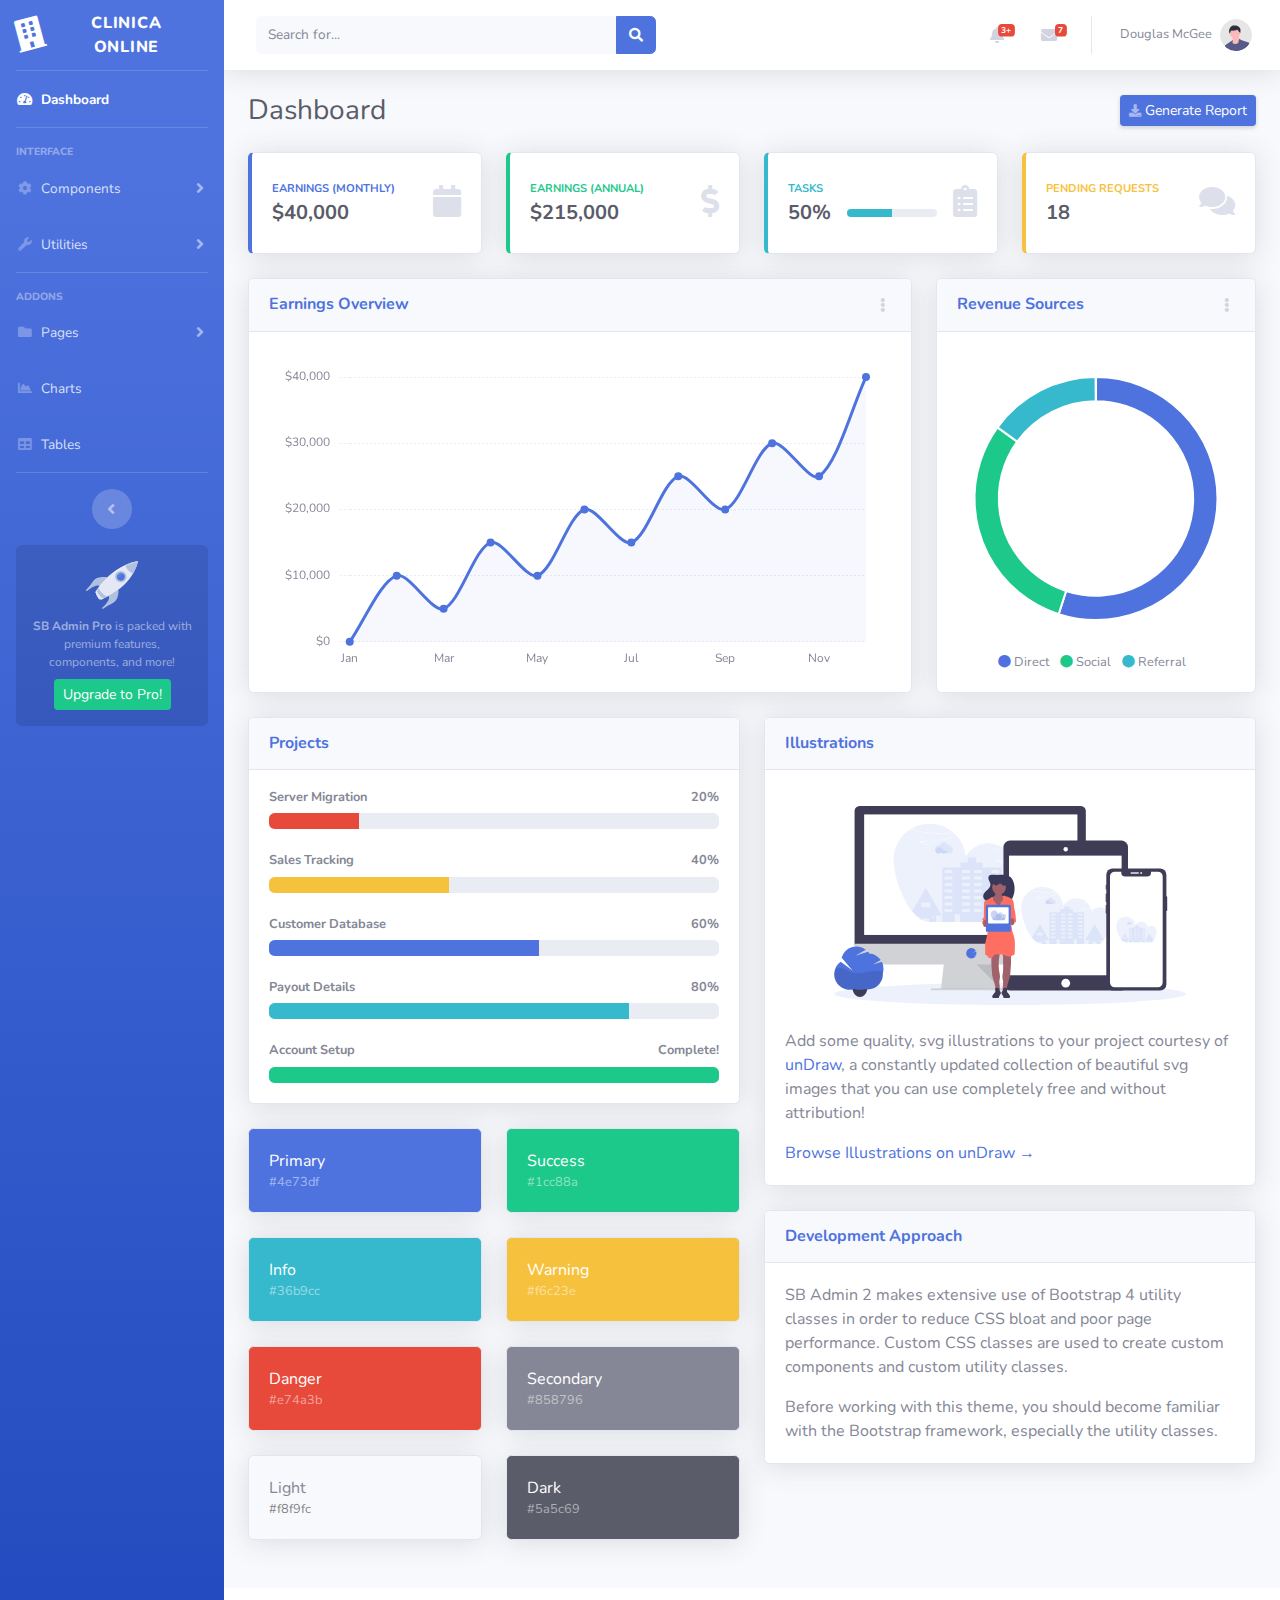
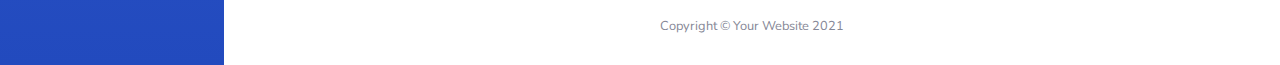
==== index.html @ a2720667 "Primer Commit" ====
<!DOCTYPE html>
<html lang="en">

<head>

    <meta charset="utf-8">
    <meta http-equiv="X-UA-Compatible" content="IE=edge">
    <meta name="viewport" content="width=device-width, initial-scale=1, shrink-to-fit=no">
    <meta name="description" content="">
    <meta name="author" content="">

    <title>SB Admin 2 - Dashboard</title>

    <!-- Custom fonts for this template-->
    <link href="vendor/fontawesome-free/css/all.min.css" rel="stylesheet" type="text/css">
    <link
        href="https://fonts.googleapis.com/css?family=Nunito:200,200i,300,300i,400,400i,600,600i,700,700i,800,800i,900,900i"
        rel="stylesheet">

    <!-- Custom styles for this template-->
    <link href="css/sb-admin-2.min.css" rel="stylesheet">

</head>

<body id="page-top">

    <!-- Page Wrapper -->
    <div id="wrapper">

        <!-- Sidebar -->
        <ul class="navbar-nav bg-gradient-primary sidebar sidebar-dark accordion" id="accordionSidebar">

            <!-- Sidebar - Brand -->
            <a class="sidebar-brand d-flex align-items-center justify-content-center" href="index.html">
                <div class="sidebar-brand-icon rotate-n-15">
                    <i class="fas fa-building"></i>
                </div>
                <div class="sidebar-brand-text mx-3">Clinica Online </div>
            </a>

            <!-- Divider -->
            <hr class="sidebar-divider my-0">

            <!-- Nav Item - Dashboard -->
            <li class="nav-item active">
                <a class="nav-link" href="index.html">
                    <i class="fas fa-fw fa-tachometer-alt"></i>
                    <span>Dashboard</span></a>
            </li>

            <!-- Divider -->
            <hr class="sidebar-divider">

            <!-- Heading -->
            <div class="sidebar-heading">
                Interface
            </div>

            <!-- Nav Item - Pages Collapse Menu -->
            <li class="nav-item">
                <a class="nav-link collapsed" href="#" data-toggle="collapse" data-target="#collapseTwo"
                    aria-expanded="true" aria-controls="collapseTwo">
                    <i class="fas fa-fw fa-cog"></i>
                    <span>Components</span>
                </a>
                <div id="collapseTwo" class="collapse" aria-labelledby="headingTwo" data-parent="#accordionSidebar">
                    <div class="bg-white py-2 collapse-inner rounded">
                        <h6 class="collapse-header">Custom Components:</h6>
                        <a class="collapse-item" href="buttons.html">Buttons</a>
                        <a class="collapse-item" href="cards.html">Cards</a>
                    </div>
                </div>
            </li>

            <!-- Nav Item - Utilities Collapse Menu -->
            <li class="nav-item">
                <a class="nav-link collapsed" href="#" data-toggle="collapse" data-target="#collapseUtilities"
                    aria-expanded="true" aria-controls="collapseUtilities">
                    <i class="fas fa-fw fa-wrench"></i>
                    <span>Utilities</span>
                </a>
                <div id="collapseUtilities" class="collapse" aria-labelledby="headingUtilities"
                    data-parent="#accordionSidebar">
                    <div class="bg-white py-2 collapse-inner rounded">
                        <h6 class="collapse-header">Custom Utilities:</h6>
                        <a class="collapse-item" href="utilities-color.html">Colors</a>
                        <a class="collapse-item" href="utilities-border.html">Borders</a>
                        <a class="collapse-item" href="utilities-animation.html">Animations</a>
                        <a class="collapse-item" href="utilities-other.html">Other</a>
                    </div>
                </div>
            </li>

            <!-- Divider -->
            <hr class="sidebar-divider">

            <!-- Heading -->
            <div class="sidebar-heading">
                Addons
            </div>

            <!-- Nav Item - Pages Collapse Menu -->
            <li class="nav-item">
                <a class="nav-link collapsed" href="#" data-toggle="collapse" data-target="#collapsePages"
                    aria-expanded="true" aria-controls="collapsePages">
                    <i class="fas fa-fw fa-folder"></i>
                    <span>Pages</span>
                </a>
                <div id="collapsePages" class="collapse" aria-labelledby="headingPages" data-parent="#accordionSidebar">
                    <div class="bg-white py-2 collapse-inner rounded">
                        <h6 class="collapse-header">Login Screens:</h6>
                        <a class="collapse-item" href="login.html">Login</a>
                        <a class="collapse-item" href="register.html">Register</a>
                        <a class="collapse-item" href="forgot-password.html">Forgot Password</a>
                        <div class="collapse-divider"></div>
                        <h6 class="collapse-header">Other Pages:</h6>
                        <a class="collapse-item" href="404.html">404 Page</a>
                        <a class="collapse-item" href="blank.html">Blank Page</a>
                    </div>
                </div>
            </li>

            <!-- Nav Item - Charts -->
            <li class="nav-item">
                <a class="nav-link" href="charts.html">
                    <i class="fas fa-fw fa-chart-area"></i>
                    <span>Charts</span></a>
            </li>

            <!-- Nav Item - Tables -->
            <li class="nav-item">
                <a class="nav-link" href="tables.html">
                    <i class="fas fa-fw fa-table"></i>
                    <span>Tables</span></a>
            </li>

            <!-- Divider -->
            <hr class="sidebar-divider d-none d-md-block">

            <!-- Sidebar Toggler (Sidebar) -->
            <div class="text-center d-none d-md-inline">
                <button class="rounded-circle border-0" id="sidebarToggle"></button>
            </div>

            <!-- Sidebar Message -->
            <div class="sidebar-card d-none d-lg-flex">
                <img class="sidebar-card-illustration mb-2" src="img/undraw_rocket.svg" alt="...">
                <p class="text-center mb-2"><strong>SB Admin Pro</strong> is packed with premium features, components, and more!</p>
                <a class="btn btn-success btn-sm" href="https://startbootstrap.com/theme/sb-admin-pro">Upgrade to Pro!</a>
            </div>

        </ul>
        <!-- End of Sidebar -->

        <!-- Content Wrapper -->
        <div id="content-wrapper" class="d-flex flex-column">

            <!-- Main Content -->
            <div id="content">

                <!-- Topbar -->
                <nav class="navbar navbar-expand navbar-light bg-white topbar mb-4 static-top shadow">

                    <!-- Sidebar Toggle (Topbar) -->
                    <button id="sidebarToggleTop" class="btn btn-link d-md-none rounded-circle mr-3">
                        <i class="fa fa-bars"></i>
                    </button>

                    <!-- Topbar Search -->
                    <form
                        class="d-none d-sm-inline-block form-inline mr-auto ml-md-3 my-2 my-md-0 mw-100 navbar-search">
                        <div class="input-group">
                            <input type="text" class="form-control bg-light border-0 small" placeholder="Search for..."
                                aria-label="Search" aria-describedby="basic-addon2">
                            <div class="input-group-append">
                                <button class="btn btn-primary" type="button">
                                    <i class="fas fa-search fa-sm"></i>
                                </button>
                            </div>
                        </div>
                    </form>

                    <!-- Topbar Navbar -->
                    <ul class="navbar-nav ml-auto">

                        <!-- Nav Item - Search Dropdown (Visible Only XS) -->
                        <li class="nav-item dropdown no-arrow d-sm-none">
                            <a class="nav-link dropdown-toggle" href="#" id="searchDropdown" role="button"
                                data-toggle="dropdown" aria-haspopup="true" aria-expanded="false">
                                <i class="fas fa-search fa-fw"></i>
                            </a>
                            <!-- Dropdown - Messages -->
                            <div class="dropdown-menu dropdown-menu-right p-3 shadow animated--grow-in"
                                aria-labelledby="searchDropdown">
                                <form class="form-inline mr-auto w-100 navbar-search">
                                    <div class="input-group">
                                        <input type="text" class="form-control bg-light border-0 small"
                                            placeholder="Search for..." aria-label="Search"
                                            aria-describedby="basic-addon2">
                                        <div class="input-group-append">
                                            <button class="btn btn-primary" type="button">
                                                <i class="fas fa-search fa-sm"></i>
                                            </button>
                                        </div>
                                    </div>
                                </form>
                            </div>
                        </li>

                        <!-- Nav Item - Alerts -->
                        <li class="nav-item dropdown no-arrow mx-1">
                            <a class="nav-link dropdown-toggle" href="#" id="alertsDropdown" role="button"
                                data-toggle="dropdown" aria-haspopup="true" aria-expanded="false">
                                <i class="fas fa-bell fa-fw"></i>
                                <!-- Counter - Alerts -->
                                <span class="badge badge-danger badge-counter">3+</span>
                            </a>
                            <!-- Dropdown - Alerts -->
                            <div class="dropdown-list dropdown-menu dropdown-menu-right shadow animated--grow-in"
                                aria-labelledby="alertsDropdown">
                                <h6 class="dropdown-header">
                                    Alerts Center
                                </h6>
                                <a class="dropdown-item d-flex align-items-center" href="#">
                                    <div class="mr-3">
                                        <div class="icon-circle bg-primary">
                                            <i class="fas fa-file-alt text-white"></i>
                                        </div>
                                    </div>
                                    <div>
                                        <div class="small text-gray-500">December 12, 2019</div>
                                        <span class="font-weight-bold">A new monthly report is ready to download!</span>
                                    </div>
                                </a>
                                <a class="dropdown-item d-flex align-items-center" href="#">
                                    <div class="mr-3">
                                        <div class="icon-circle bg-success">
                                            <i class="fas fa-donate text-white"></i>
                                        </div>
                                    </div>
                                    <div>
                                        <div class="small text-gray-500">December 7, 2019</div>
                                        $290.29 has been deposited into your account!
                                    </div>
                                </a>
                                <a class="dropdown-item d-flex align-items-center" href="#">
                                    <div class="mr-3">
                                        <div class="icon-circle bg-warning">
                                            <i class="fas fa-exclamation-triangle text-white"></i>
                                        </div>
                                    </div>
                                    <div>
                                        <div class="small text-gray-500">December 2, 2019</div>
                                        Spending Alert: We've noticed unusually high spending for your account.
                                    </div>
                                </a>
                                <a class="dropdown-item text-center small text-gray-500" href="#">Show All Alerts</a>
                            </div>
                        </li>

                        <!-- Nav Item - Messages -->
                        <li class="nav-item dropdown no-arrow mx-1">
                            <a class="nav-link dropdown-toggle" href="#" id="messagesDropdown" role="button"
                                data-toggle="dropdown" aria-haspopup="true" aria-expanded="false">
                                <i class="fas fa-envelope fa-fw"></i>
                                <!-- Counter - Messages -->
                                <span class="badge badge-danger badge-counter">7</span>
                            </a>
                            <!-- Dropdown - Messages -->
                            <div class="dropdown-list dropdown-menu dropdown-menu-right shadow animated--grow-in"
                                aria-labelledby="messagesDropdown">
                                <h6 class="dropdown-header">
                                    Message Center
                                </h6>
                                <a class="dropdown-item d-flex align-items-center" href="#">
                                    <div class="dropdown-list-image mr-3">
                                        <img class="rounded-circle" src="img/undraw_profile_1.svg"
                                            alt="...">
                                        <div class="status-indicator bg-success"></div>
                                    </div>
                                    <div class="font-weight-bold">
                                        <div class="text-truncate">Hi there! I am wondering if you can help me with a
                                            problem I've been having.</div>
                                        <div class="small text-gray-500">Emily Fowler · 58m</div>
                                    </div>
                                </a>
                                <a class="dropdown-item d-flex align-items-center" href="#">
                                    <div class="dropdown-list-image mr-3">
                                        <img class="rounded-circle" src="img/undraw_profile_2.svg"
                                            alt="...">
                                        <div class="status-indicator"></div>
                                    </div>
                                    <div>
                                        <div class="text-truncate">I have the photos that you ordered last month, how
                                            would you like them sent to you?</div>
                                        <div class="small text-gray-500">Jae Chun · 1d</div>
                                    </div>
                                </a>
                                <a class="dropdown-item d-flex align-items-center" href="#">
                                    <div class="dropdown-list-image mr-3">
                                        <img class="rounded-circle" src="img/undraw_profile_3.svg"
                                            alt="...">
                                        <div class="status-indicator bg-warning"></div>
                                    </div>
                                    <div>
                                        <div class="text-truncate">Last month's report looks great, I am very happy with
                                            the progress so far, keep up the good work!</div>
                                        <div class="small text-gray-500">Morgan Alvarez · 2d</div>
                                    </div>
                                </a>
                                <a class="dropdown-item d-flex align-items-center" href="#">
                                    <div class="dropdown-list-image mr-3">
                                        <img class="rounded-circle" src="https://source.unsplash.com/Mv9hjnEUHR4/60x60"
                                            alt="...">
                                        <div class="status-indicator bg-success"></div>
                                    </div>
                                    <div>
                                        <div class="text-truncate">Am I a good boy? The reason I ask is because someone
                                            told me that people say this to all dogs, even if they aren't good...</div>
                                        <div class="small text-gray-500">Chicken the Dog · 2w</div>
                                    </div>
                                </a>
                                <a class="dropdown-item text-center small text-gray-500" href="#">Read More Messages</a>
                            </div>
                        </li>

                        <div class="topbar-divider d-none d-sm-block"></div>

                        <!-- Nav Item - User Information -->
                        <li class="nav-item dropdown no-arrow">
                            <a class="nav-link dropdown-toggle" href="#" id="userDropdown" role="button"
                                data-toggle="dropdown" aria-haspopup="true" aria-expanded="false">
                                <span class="mr-2 d-none d-lg-inline text-gray-600 small">Douglas McGee</span>
                                <img class="img-profile rounded-circle"
                                    src="img/undraw_profile.svg">
                            </a>
                            <!-- Dropdown - User Information -->
                            <div class="dropdown-menu dropdown-menu-right shadow animated--grow-in"
                                aria-labelledby="userDropdown">
                                <a class="dropdown-item" href="#">
                                    <i class="fas fa-user fa-sm fa-fw mr-2 text-gray-400"></i>
                                    Profile
                                </a>
                                <a class="dropdown-item" href="#">
                                    <i class="fas fa-cogs fa-sm fa-fw mr-2 text-gray-400"></i>
                                    Settings
                                </a>
                                <a class="dropdown-item" href="#">
                                    <i class="fas fa-list fa-sm fa-fw mr-2 text-gray-400"></i>
                                    Activity Log
                                </a>
                                <div class="dropdown-divider"></div>
                                <a class="dropdown-item" href="#" data-toggle="modal" data-target="#logoutModal">
                                    <i class="fas fa-sign-out-alt fa-sm fa-fw mr-2 text-gray-400"></i>
                                    Logout
                                </a>
                            </div>
                        </li>

                    </ul>

                </nav>
                <!-- End of Topbar -->

                <!-- Begin Page Content -->
                <div class="container-fluid">

                    <!-- Page Heading -->
                    <div class="d-sm-flex align-items-center justify-content-between mb-4">
                        <h1 class="h3 mb-0 text-gray-800">Dashboard</h1>
                        <a href="#" class="d-none d-sm-inline-block btn btn-sm btn-primary shadow-sm"><i
                                class="fas fa-download fa-sm text-white-50"></i> Generate Report</a>
                    </div>

                    <!-- Content Row -->
                    <div class="row">

                        <!-- Earnings (Monthly) Card Example -->
                        <div class="col-xl-3 col-md-6 mb-4">
                            <div class="card border-left-primary shadow h-100 py-2">
                                <div class="card-body">
                                    <div class="row no-gutters align-items-center">
                                        <div class="col mr-2">
                                            <div class="text-xs font-weight-bold text-primary text-uppercase mb-1">
                                                Earnings (Monthly)</div>
                                            <div class="h5 mb-0 font-weight-bold text-gray-800">$40,000</div>
                                        </div>
                                        <div class="col-auto">
                                            <i class="fas fa-calendar fa-2x text-gray-300"></i>
                                        </div>
                                    </div>
                                </div>
                            </div>
                        </div>

                        <!-- Earnings (Monthly) Card Example -->
                        <div class="col-xl-3 col-md-6 mb-4">
                            <div class="card border-left-success shadow h-100 py-2">
                                <div class="card-body">
                                    <div class="row no-gutters align-items-center">
                                        <div class="col mr-2">
                                            <div class="text-xs font-weight-bold text-success text-uppercase mb-1">
                                                Earnings (Annual)</div>
                                            <div class="h5 mb-0 font-weight-bold text-gray-800">$215,000</div>
                                        </div>
                                        <div class="col-auto">
                                            <i class="fas fa-dollar-sign fa-2x text-gray-300"></i>
                                        </div>
                                    </div>
                                </div>
                            </div>
                        </div>

                        <!-- Earnings (Monthly) Card Example -->
                        <div class="col-xl-3 col-md-6 mb-4">
                            <div class="card border-left-info shadow h-100 py-2">
                                <div class="card-body">
                                    <div class="row no-gutters align-items-center">
                                        <div class="col mr-2">
                                            <div class="text-xs font-weight-bold text-info text-uppercase mb-1">Tasks
                                            </div>
                                            <div class="row no-gutters align-items-center">
                                                <div class="col-auto">
                                                    <div class="h5 mb-0 mr-3 font-weight-bold text-gray-800">50%</div>
                                                </div>
                                                <div class="col">
                                                    <div class="progress progress-sm mr-2">
                                                        <div class="progress-bar bg-info" role="progressbar"
                                                            style="width: 50%" aria-valuenow="50" aria-valuemin="0"
                                                            aria-valuemax="100"></div>
                                                    </div>
                                                </div>
                                            </div>
                                        </div>
                                        <div class="col-auto">
                                            <i class="fas fa-clipboard-list fa-2x text-gray-300"></i>
                                        </div>
                                    </div>
                                </div>
                            </div>
                        </div>

                        <!-- Pending Requests Card Example -->
                        <div class="col-xl-3 col-md-6 mb-4">
                            <div class="card border-left-warning shadow h-100 py-2">
                                <div class="card-body">
                                    <div class="row no-gutters align-items-center">
                                        <div class="col mr-2">
                                            <div class="text-xs font-weight-bold text-warning text-uppercase mb-1">
                                                Pending Requests</div>
                                            <div class="h5 mb-0 font-weight-bold text-gray-800">18</div>
                                        </div>
                                        <div class="col-auto">
                                            <i class="fas fa-comments fa-2x text-gray-300"></i>
                                        </div>
                                    </div>
                                </div>
                            </div>
                        </div>
                    </div>

                    <!-- Content Row -->

                    <div class="row">

                        <!-- Area Chart -->
                        <div class="col-xl-8 col-lg-7">
                            <div class="card shadow mb-4">
                                <!-- Card Header - Dropdown -->
                                <div
                                    class="card-header py-3 d-flex flex-row align-items-center justify-content-between">
                                    <h6 class="m-0 font-weight-bold text-primary">Earnings Overview</h6>
                                    <div class="dropdown no-arrow">
                                        <a class="dropdown-toggle" href="#" role="button" id="dropdownMenuLink"
                                            data-toggle="dropdown" aria-haspopup="true" aria-expanded="false">
                                            <i class="fas fa-ellipsis-v fa-sm fa-fw text-gray-400"></i>
                                        </a>
                                        <div class="dropdown-menu dropdown-menu-right shadow animated--fade-in"
                                            aria-labelledby="dropdownMenuLink">
                                            <div class="dropdown-header">Dropdown Header:</div>
                                            <a class="dropdown-item" href="#">Action</a>
                                            <a class="dropdown-item" href="#">Another action</a>
                                            <div class="dropdown-divider"></div>
                                            <a class="dropdown-item" href="#">Something else here</a>
                                        </div>
                                    </div>
                                </div>
                                <!-- Card Body -->
                                <div class="card-body">
                                    <div class="chart-area">
                                        <canvas id="myAreaChart"></canvas>
                                    </div>
                                </div>
                            </div>
                        </div>

                        <!-- Pie Chart -->
                        <div class="col-xl-4 col-lg-5">
                            <div class="card shadow mb-4">
                                <!-- Card Header - Dropdown -->
                                <div
                                    class="card-header py-3 d-flex flex-row align-items-center justify-content-between">
                                    <h6 class="m-0 font-weight-bold text-primary">Revenue Sources</h6>
                                    <div class="dropdown no-arrow">
                                        <a class="dropdown-toggle" href="#" role="button" id="dropdownMenuLink"
                                            data-toggle="dropdown" aria-haspopup="true" aria-expanded="false">
                                            <i class="fas fa-ellipsis-v fa-sm fa-fw text-gray-400"></i>
                                        </a>
                                        <div class="dropdown-menu dropdown-menu-right shadow animated--fade-in"
                                            aria-labelledby="dropdownMenuLink">
                                            <div class="dropdown-header">Dropdown Header:</div>
                                            <a class="dropdown-item" href="#">Action</a>
                                            <a class="dropdown-item" href="#">Another action</a>
                                            <div class="dropdown-divider"></div>
                                            <a class="dropdown-item" href="#">Something else here</a>
                                        </div>
                                    </div>
                                </div>
                                <!-- Card Body -->
                                <div class="card-body">
                                    <div class="chart-pie pt-4 pb-2">
                                        <canvas id="myPieChart"></canvas>
                                    </div>
                                    <div class="mt-4 text-center small">
                                        <span class="mr-2">
                                            <i class="fas fa-circle text-primary"></i> Direct
                                        </span>
                                        <span class="mr-2">
                                            <i class="fas fa-circle text-success"></i> Social
                                        </span>
                                        <span class="mr-2">
                                            <i class="fas fa-circle text-info"></i> Referral
                                        </span>
                                    </div>
                                </div>
                            </div>
                        </div>
                    </div>

                    <!-- Content Row -->
                    <div class="row">

                        <!-- Content Column -->
                        <div class="col-lg-6 mb-4">

                            <!-- Project Card Example -->
                            <div class="card shadow mb-4">
                                <div class="card-header py-3">
                                    <h6 class="m-0 font-weight-bold text-primary">Projects</h6>
                                </div>
                                <div class="card-body">
                                    <h4 class="small font-weight-bold">Server Migration <span
                                            class="float-right">20%</span></h4>
                                    <div class="progress mb-4">
                                        <div class="progress-bar bg-danger" role="progressbar" style="width: 20%"
                                            aria-valuenow="20" aria-valuemin="0" aria-valuemax="100"></div>
                                    </div>
                                    <h4 class="small font-weight-bold">Sales Tracking <span
                                            class="float-right">40%</span></h4>
                                    <div class="progress mb-4">
                                        <div class="progress-bar bg-warning" role="progressbar" style="width: 40%"
                                            aria-valuenow="40" aria-valuemin="0" aria-valuemax="100"></div>
                                    </div>
                                    <h4 class="small font-weight-bold">Customer Database <span
                                            class="float-right">60%</span></h4>
                                    <div class="progress mb-4">
                                        <div class="progress-bar" role="progressbar" style="width: 60%"
                                            aria-valuenow="60" aria-valuemin="0" aria-valuemax="100"></div>
                                    </div>
                                    <h4 class="small font-weight-bold">Payout Details <span
                                            class="float-right">80%</span></h4>
                                    <div class="progress mb-4">
                                        <div class="progress-bar bg-info" role="progressbar" style="width: 80%"
                                            aria-valuenow="80" aria-valuemin="0" aria-valuemax="100"></div>
                                    </div>
                                    <h4 class="small font-weight-bold">Account Setup <span
                                            class="float-right">Complete!</span></h4>
                                    <div class="progress">
                                        <div class="progress-bar bg-success" role="progressbar" style="width: 100%"
                                            aria-valuenow="100" aria-valuemin="0" aria-valuemax="100"></div>
                                    </div>
                                </div>
                            </div>

                            <!-- Color System -->
                            <div class="row">
                                <div class="col-lg-6 mb-4">
                                    <div class="card bg-primary text-white shadow">
                                        <div class="card-body">
                                            Primary
                                            <div class="text-white-50 small">#4e73df</div>
                                        </div>
                                    </div>
                                </div>
                                <div class="col-lg-6 mb-4">
                                    <div class="card bg-success text-white shadow">
                                        <div class="card-body">
                                            Success
                                            <div class="text-white-50 small">#1cc88a</div>
                                        </div>
                                    </div>
                                </div>
                                <div class="col-lg-6 mb-4">
                                    <div class="card bg-info text-white shadow">
                                        <div class="card-body">
                                            Info
                                            <div class="text-white-50 small">#36b9cc</div>
                                        </div>
                                    </div>
                                </div>
                                <div class="col-lg-6 mb-4">
                                    <div class="card bg-warning text-white shadow">
                                        <div class="card-body">
                                            Warning
                                            <div class="text-white-50 small">#f6c23e</div>
                                        </div>
                                    </div>
                                </div>
                                <div class="col-lg-6 mb-4">
                                    <div class="card bg-danger text-white shadow">
                                        <div class="card-body">
                                            Danger
                                            <div class="text-white-50 small">#e74a3b</div>
                                        </div>
                                    </div>
                                </div>
                                <div class="col-lg-6 mb-4">
                                    <div class="card bg-secondary text-white shadow">
                                        <div class="card-body">
                                            Secondary
                                            <div class="text-white-50 small">#858796</div>
                                        </div>
                                    </div>
                                </div>
                                <div class="col-lg-6 mb-4">
                                    <div class="card bg-light text-black shadow">
                                        <div class="card-body">
                                            Light
                                            <div class="text-black-50 small">#f8f9fc</div>
                                        </div>
                                    </div>
                                </div>
                                <div class="col-lg-6 mb-4">
                                    <div class="card bg-dark text-white shadow">
                                        <div class="card-body">
                                            Dark
                                            <div class="text-white-50 small">#5a5c69</div>
                                        </div>
                                    </div>
                                </div>
                            </div>

                        </div>

                        <div class="col-lg-6 mb-4">

                            <!-- Illustrations -->
                            <div class="card shadow mb-4">
                                <div class="card-header py-3">
                                    <h6 class="m-0 font-weight-bold text-primary">Illustrations</h6>
                                </div>
                                <div class="card-body">
                                    <div class="text-center">
                                        <img class="img-fluid px-3 px-sm-4 mt-3 mb-4" style="width: 25rem;"
                                            src="img/undraw_posting_photo.svg" alt="...">
                                    </div>
                                    <p>Add some quality, svg illustrations to your project courtesy of <a
                                            target="_blank" rel="nofollow" href="https://undraw.co/">unDraw</a>, a
                                        constantly updated collection of beautiful svg images that you can use
                                        completely free and without attribution!</p>
                                    <a target="_blank" rel="nofollow" href="https://undraw.co/">Browse Illustrations on
                                        unDraw &rarr;</a>
                                </div>
                            </div>

                            <!-- Approach -->
                            <div class="card shadow mb-4">
                                <div class="card-header py-3">
                                    <h6 class="m-0 font-weight-bold text-primary">Development Approach</h6>
                                </div>
                                <div class="card-body">
                                    <p>SB Admin 2 makes extensive use of Bootstrap 4 utility classes in order to reduce
                                        CSS bloat and poor page performance. Custom CSS classes are used to create
                                        custom components and custom utility classes.</p>
                                    <p class="mb-0">Before working with this theme, you should become familiar with the
                                        Bootstrap framework, especially the utility classes.</p>
                                </div>
                            </div>

                        </div>
                    </div>

                </div>
                <!-- /.container-fluid -->

            </div>
            <!-- End of Main Content -->

            <!-- Footer -->
            <footer class="sticky-footer bg-white">
                <div class="container my-auto">
                    <div class="copyright text-center my-auto">
                        <span>Copyright &copy; Your Website 2021</span>
                    </div>
                </div>
            </footer>
            <!-- End of Footer -->

        </div>
        <!-- End of Content Wrapper -->

    </div>
    <!-- End of Page Wrapper -->

    <!-- Scroll to Top Button-->
    <a class="scroll-to-top rounded" href="#page-top">
        <i class="fas fa-angle-up"></i>
    </a>

    <!-- Logout Modal-->
    <div class="modal fade" id="logoutModal" tabindex="-1" role="dialog" aria-labelledby="exampleModalLabel"
        aria-hidden="true">
        <div class="modal-dialog" role="document">
            <div class="modal-content">
                <div class="modal-header">
                    <h5 class="modal-title" id="exampleModalLabel">Ready to Leave?</h5>
                    <button class="close" type="button" data-dismiss="modal" aria-label="Close">
                        <span aria-hidden="true">×</span>
                    </button>
                </div>
                <div class="modal-body">Select "Logout" below if you are ready to end your current session.</div>
                <div class="modal-footer">
                    <button class="btn btn-secondary" type="button" data-dismiss="modal">Cancel</button>
                    <a class="btn btn-primary" href="login.html">Logout</a>
                </div>
            </div>
        </div>
    </div>

    <!-- Bootstrap core JavaScript-->
    <script src="vendor/jquery/jquery.min.js"></script>
    <script src="vendor/bootstrap/js/bootstrap.bundle.min.js"></script>

    <!-- Core plugin JavaScript-->
    <script src="vendor/jquery-easing/jquery.easing.min.js"></script>

    <!-- Custom scripts for all pages-->
    <script src="js/sb-admin-2.min.js"></script>

    <!-- Page level plugins -->
    <script src="vendor/chart.js/Chart.min.js"></script>

    <!-- Page level custom scripts -->
    <script src="js/demo/chart-area-demo.js"></script>
    <script src="js/demo/chart-pie-demo.js"></script>

</body>

</html>
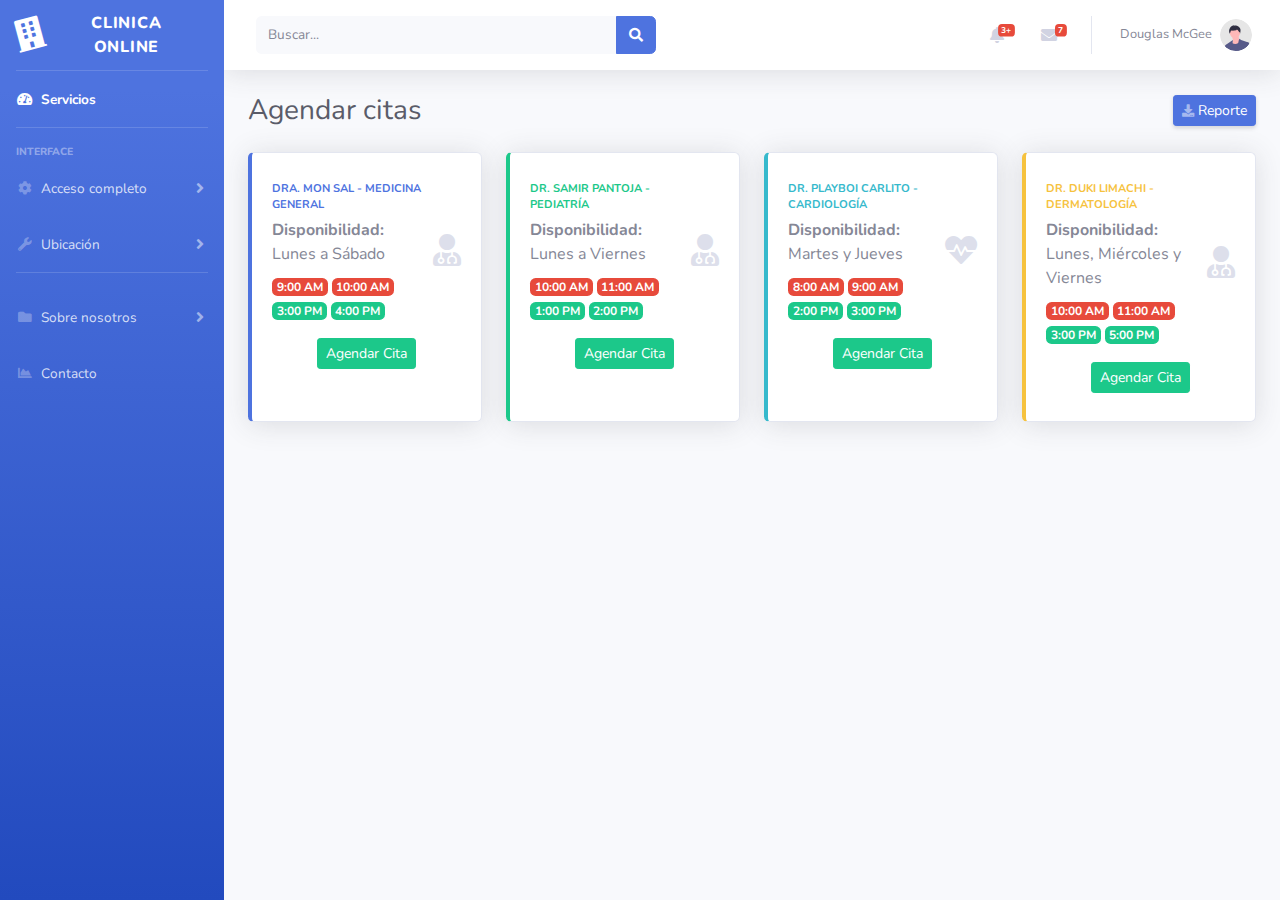
==== commit b7c07def: "commit" ====
--- a/index.html
+++ b/index.html
@@ -45,7 +45,7 @@
             <li class="nav-item active">
                 <a class="nav-link" href="index.html">
                     <i class="fas fa-fw fa-tachometer-alt"></i>
-                    <span>Dashboard</span></a>
+                    <span>Servicios</span></a>
             </li>
 
             <!-- Divider -->
@@ -61,13 +61,13 @@
                 <a class="nav-link collapsed" href="#" data-toggle="collapse" data-target="#collapseTwo"
                     aria-expanded="true" aria-controls="collapseTwo">
                     <i class="fas fa-fw fa-cog"></i>
-                    <span>Components</span>
+                    <span>Acceso completo</span>
                 </a>
                 <div id="collapseTwo" class="collapse" aria-labelledby="headingTwo" data-parent="#accordionSidebar">
                     <div class="bg-white py-2 collapse-inner rounded">
-                        <h6 class="collapse-header">Custom Components:</h6>
-                        <a class="collapse-item" href="buttons.html">Buttons</a>
-                        <a class="collapse-item" href="cards.html">Cards</a>
+                        <h6 class="collapse-header">Información</h6>
+                        <a class="collapse-item" href="accesoCompleto.html">Acceder </a>   
+                        
                     </div>
                 </div>
             </li>
@@ -77,16 +77,15 @@
                 <a class="nav-link collapsed" href="#" data-toggle="collapse" data-target="#collapseUtilities"
                     aria-expanded="true" aria-controls="collapseUtilities">
                     <i class="fas fa-fw fa-wrench"></i>
-                    <span>Utilities</span>
+                    <span>Ubicación</span>
                 </a>
                 <div id="collapseUtilities" class="collapse" aria-labelledby="headingUtilities"
                     data-parent="#accordionSidebar">
                     <div class="bg-white py-2 collapse-inner rounded">
-                        <h6 class="collapse-header">Custom Utilities:</h6>
-                        <a class="collapse-item" href="utilities-color.html">Colors</a>
-                        <a class="collapse-item" href="utilities-border.html">Borders</a>
-                        <a class="collapse-item" href="utilities-animation.html">Animations</a>
-                        <a class="collapse-item" href="utilities-other.html">Other</a>
+                        <h6 class="collapse-header">Sucursales</h6>
+                        <a class="collapse-item" href="utilities-color.html">Clínica Norte</a>
+                        <a class="collapse-item" href="utilities-border.html">Clínica Sur</a>
+                        
                     </div>
                 </div>
             </li>
@@ -94,60 +93,30 @@
             <!-- Divider -->
             <hr class="sidebar-divider">
 
-            <!-- Heading -->
-            <div class="sidebar-heading">
-                Addons
-            </div>
 
             <!-- Nav Item - Pages Collapse Menu -->
             <li class="nav-item">
                 <a class="nav-link collapsed" href="#" data-toggle="collapse" data-target="#collapsePages"
                     aria-expanded="true" aria-controls="collapsePages">
                     <i class="fas fa-fw fa-folder"></i>
-                    <span>Pages</span>
+                    <span>Sobre nosotros</span>
                 </a>
                 <div id="collapsePages" class="collapse" aria-labelledby="headingPages" data-parent="#accordionSidebar">
                     <div class="bg-white py-2 collapse-inner rounded">
-                        <h6 class="collapse-header">Login Screens:</h6>
-                        <a class="collapse-item" href="login.html">Login</a>
-                        <a class="collapse-item" href="register.html">Register</a>
-                        <a class="collapse-item" href="forgot-password.html">Forgot Password</a>
-                        <div class="collapse-divider"></div>
-                        <h6 class="collapse-header">Other Pages:</h6>
-                        <a class="collapse-item" href="404.html">404 Page</a>
-                        <a class="collapse-item" href="blank.html">Blank Page</a>
+                        <h6 class="collapse-header">Entérate sobre nuestro equipo</h6>
+                        <a class="collapse-item" href="sobreNosotros.html">Conoce acerca de nostros</a>
                     </div>
                 </div>
             </li>
 
             <!-- Nav Item - Charts -->
             <li class="nav-item">
-                <a class="nav-link" href="charts.html">
+                <a class="nav-link" href="contacto.html">
                     <i class="fas fa-fw fa-chart-area"></i>
-                    <span>Charts</span></a>
+                    <span>Contacto</span></a>
             </li>
 
-            <!-- Nav Item - Tables -->
-            <li class="nav-item">
-                <a class="nav-link" href="tables.html">
-                    <i class="fas fa-fw fa-table"></i>
-                    <span>Tables</span></a>
-            </li>
-
-            <!-- Divider -->
-            <hr class="sidebar-divider d-none d-md-block">
-
-            <!-- Sidebar Toggler (Sidebar) -->
-            <div class="text-center d-none d-md-inline">
-                <button class="rounded-circle border-0" id="sidebarToggle"></button>
-            </div>
-
-            <!-- Sidebar Message -->
-            <div class="sidebar-card d-none d-lg-flex">
-                <img class="sidebar-card-illustration mb-2" src="img/undraw_rocket.svg" alt="...">
-                <p class="text-center mb-2"><strong>SB Admin Pro</strong> is packed with premium features, components, and more!</p>
-                <a class="btn btn-success btn-sm" href="https://startbootstrap.com/theme/sb-admin-pro">Upgrade to Pro!</a>
-            </div>
+            
 
         </ul>
         <!-- End of Sidebar -->
@@ -170,7 +139,7 @@
                     <form
                         class="d-none d-sm-inline-block form-inline mr-auto ml-md-3 my-2 my-md-0 mw-100 navbar-search">
                         <div class="input-group">
-                            <input type="text" class="form-control bg-light border-0 small" placeholder="Search for..."
+                            <input type="text" class="form-control bg-light border-0 small" placeholder="Buscar..."
                                 aria-label="Search" aria-describedby="basic-addon2">
                             <div class="input-group-append">
                                 <button class="btn btn-primary" type="button">
@@ -219,7 +188,7 @@
                             <div class="dropdown-list dropdown-menu dropdown-menu-right shadow animated--grow-in"
                                 aria-labelledby="alertsDropdown">
                                 <h6 class="dropdown-header">
-                                    Alerts Center
+                                    Notificaciones
                                 </h6>
                                 <a class="dropdown-item d-flex align-items-center" href="#">
                                     <div class="mr-3">
@@ -228,33 +197,13 @@
                                         </div>
                                     </div>
                                     <div>
-                                        <div class="small text-gray-500">December 12, 2019</div>
-                                        <span class="font-weight-bold">A new monthly report is ready to download!</span>
-                                    </div>
-                                </a>
-                                <a class="dropdown-item d-flex align-items-center" href="#">
-                                    <div class="mr-3">
-                                        <div class="icon-circle bg-success">
-                                            <i class="fas fa-donate text-white"></i>
-                                        </div>
-                                    </div>
-                                    <div>
-                                        <div class="small text-gray-500">December 7, 2019</div>
-                                        $290.29 has been deposited into your account!
-                                    </div>
-                                </a>
-                                <a class="dropdown-item d-flex align-items-center" href="#">
-                                    <div class="mr-3">
-                                        <div class="icon-circle bg-warning">
-                                            <i class="fas fa-exclamation-triangle text-white"></i>
-                                        </div>
-                                    </div>
-                                    <div>
-                                        <div class="small text-gray-500">December 2, 2019</div>
-                                        Spending Alert: We've noticed unusually high spending for your account.
-                                    </div>
-                                </a>
-                                <a class="dropdown-item text-center small text-gray-500" href="#">Show All Alerts</a>
+                                        <div class="small text-gray-500">04 / 03 / 2025</div>
+                                        <span class="font-weight-bold">Tu cita del 06 / 03 / 2025 fue reprogramada para el 11 / 03 / 2025</span>
+                                    </div>
+                                </a>
+                               
+                                </a>
+                                <a class="dropdown-item text-center small text-gray-500" href="#">Ver todas las notifiaciones</a>
                             </div>
                         </li>
 
@@ -270,7 +219,7 @@
                             <div class="dropdown-list dropdown-menu dropdown-menu-right shadow animated--grow-in"
                                 aria-labelledby="messagesDropdown">
                                 <h6 class="dropdown-header">
-                                    Message Center
+                                    Mensajes
                                 </h6>
                                 <a class="dropdown-item d-flex align-items-center" href="#">
                                     <div class="dropdown-list-image mr-3">
@@ -308,19 +257,8 @@
                                         <div class="small text-gray-500">Morgan Alvarez · 2d</div>
                                     </div>
                                 </a>
-                                <a class="dropdown-item d-flex align-items-center" href="#">
-                                    <div class="dropdown-list-image mr-3">
-                                        <img class="rounded-circle" src="https://source.unsplash.com/Mv9hjnEUHR4/60x60"
-                                            alt="...">
-                                        <div class="status-indicator bg-success"></div>
-                                    </div>
-                                    <div>
-                                        <div class="text-truncate">Am I a good boy? The reason I ask is because someone
-                                            told me that people say this to all dogs, even if they aren't good...</div>
-                                        <div class="small text-gray-500">Chicken the Dog · 2w</div>
-                                    </div>
-                                </a>
-                                <a class="dropdown-item text-center small text-gray-500" href="#">Read More Messages</a>
+                                
+                                <a class="dropdown-item text-center small text-gray-500" href="#">Leer todos los mensajes</a>
                             </div>
                         </li>
 
@@ -339,20 +277,16 @@
                                 aria-labelledby="userDropdown">
                                 <a class="dropdown-item" href="#">
                                     <i class="fas fa-user fa-sm fa-fw mr-2 text-gray-400"></i>
-                                    Profile
+                                    Perfil
                                 </a>
                                 <a class="dropdown-item" href="#">
                                     <i class="fas fa-cogs fa-sm fa-fw mr-2 text-gray-400"></i>
-                                    Settings
-                                </a>
-                                <a class="dropdown-item" href="#">
-                                    <i class="fas fa-list fa-sm fa-fw mr-2 text-gray-400"></i>
-                                    Activity Log
+                                    Ajustes
                                 </a>
                                 <div class="dropdown-divider"></div>
                                 <a class="dropdown-item" href="#" data-toggle="modal" data-target="#logoutModal">
                                     <i class="fas fa-sign-out-alt fa-sm fa-fw mr-2 text-gray-400"></i>
-                                    Logout
+                                    Cerrar Sesión
                                 </a>
                             </div>
                         </li>
@@ -367,393 +301,118 @@
 
                     <!-- Page Heading -->
                     <div class="d-sm-flex align-items-center justify-content-between mb-4">
-                        <h1 class="h3 mb-0 text-gray-800">Dashboard</h1>
+                        <h1 class="h3 mb-0 text-gray-800">Agendar citas</h1>
                         <a href="#" class="d-none d-sm-inline-block btn btn-sm btn-primary shadow-sm"><i
-                                class="fas fa-download fa-sm text-white-50"></i> Generate Report</a>
+                                class="fas fa-download fa-sm text-white-50"></i> Reporte</a>
                     </div>
 
                     <!-- Content Row -->
                     <div class="row">
 
-                        <!-- Earnings (Monthly) Card Example -->
-                        <div class="col-xl-3 col-md-6 mb-4">
-                            <div class="card border-left-primary shadow h-100 py-2">
-                                <div class="card-body">
-                                    <div class="row no-gutters align-items-center">
-                                        <div class="col mr-2">
-                                            <div class="text-xs font-weight-bold text-primary text-uppercase mb-1">
-                                                Earnings (Monthly)</div>
-                                            <div class="h5 mb-0 font-weight-bold text-gray-800">$40,000</div>
-                                        </div>
-                                        <div class="col-auto">
-                                            <i class="fas fa-calendar fa-2x text-gray-300"></i>
-                                        </div>
-                                    </div>
-                                </div>
-                            </div>
-                        </div>
-
-                        <!-- Earnings (Monthly) Card Example -->
-                        <div class="col-xl-3 col-md-6 mb-4">
-                            <div class="card border-left-success shadow h-100 py-2">
-                                <div class="card-body">
-                                    <div class="row no-gutters align-items-center">
-                                        <div class="col mr-2">
-                                            <div class="text-xs font-weight-bold text-success text-uppercase mb-1">
-                                                Earnings (Annual)</div>
-                                            <div class="h5 mb-0 font-weight-bold text-gray-800">$215,000</div>
-                                        </div>
-                                        <div class="col-auto">
-                                            <i class="fas fa-dollar-sign fa-2x text-gray-300"></i>
-                                        </div>
-                                    </div>
-                                </div>
-                            </div>
-                        </div>
-
-                        <!-- Earnings (Monthly) Card Example -->
-                        <div class="col-xl-3 col-md-6 mb-4">
-                            <div class="card border-left-info shadow h-100 py-2">
-                                <div class="card-body">
-                                    <div class="row no-gutters align-items-center">
-                                        <div class="col mr-2">
-                                            <div class="text-xs font-weight-bold text-info text-uppercase mb-1">Tasks
-                                            </div>
-                                            <div class="row no-gutters align-items-center">
-                                                <div class="col-auto">
-                                                    <div class="h5 mb-0 mr-3 font-weight-bold text-gray-800">50%</div>
-                                                </div>
-                                                <div class="col">
-                                                    <div class="progress progress-sm mr-2">
-                                                        <div class="progress-bar bg-info" role="progressbar"
-                                                            style="width: 50%" aria-valuenow="50" aria-valuemin="0"
-                                                            aria-valuemax="100"></div>
-                                                    </div>
-                                                </div>
-                                            </div>
-                                        </div>
-                                        <div class="col-auto">
-                                            <i class="fas fa-clipboard-list fa-2x text-gray-300"></i>
-                                        </div>
-                                    </div>
-                                </div>
-                            </div>
-                        </div>
-
-                        <!-- Pending Requests Card Example -->
-                        <div class="col-xl-3 col-md-6 mb-4">
-                            <div class="card border-left-warning shadow h-100 py-2">
-                                <div class="card-body">
-                                    <div class="row no-gutters align-items-center">
-                                        <div class="col mr-2">
-                                            <div class="text-xs font-weight-bold text-warning text-uppercase mb-1">
-                                                Pending Requests</div>
-                                            <div class="h5 mb-0 font-weight-bold text-gray-800">18</div>
-                                        </div>
-                                        <div class="col-auto">
-                                            <i class="fas fa-comments fa-2x text-gray-300"></i>
-                                        </div>
-                                    </div>
-                                </div>
-                            </div>
-                        </div>
-                    </div>
-
-                    <!-- Content Row -->
-
-                    <div class="row">
-
-                        <!-- Area Chart -->
-                        <div class="col-xl-8 col-lg-7">
-                            <div class="card shadow mb-4">
-                                <!-- Card Header - Dropdown -->
-                                <div
-                                    class="card-header py-3 d-flex flex-row align-items-center justify-content-between">
-                                    <h6 class="m-0 font-weight-bold text-primary">Earnings Overview</h6>
-                                    <div class="dropdown no-arrow">
-                                        <a class="dropdown-toggle" href="#" role="button" id="dropdownMenuLink"
-                                            data-toggle="dropdown" aria-haspopup="true" aria-expanded="false">
-                                            <i class="fas fa-ellipsis-v fa-sm fa-fw text-gray-400"></i>
-                                        </a>
-                                        <div class="dropdown-menu dropdown-menu-right shadow animated--fade-in"
-                                            aria-labelledby="dropdownMenuLink">
-                                            <div class="dropdown-header">Dropdown Header:</div>
-                                            <a class="dropdown-item" href="#">Action</a>
-                                            <a class="dropdown-item" href="#">Another action</a>
-                                            <div class="dropdown-divider"></div>
-                                            <a class="dropdown-item" href="#">Something else here</a>
-                                        </div>
-                                    </div>
-                                </div>
-                                <!-- Card Body -->
-                                <div class="card-body">
-                                    <div class="chart-area">
-                                        <canvas id="myAreaChart"></canvas>
-                                    </div>
-                                </div>
-                            </div>
-                        </div>
-
-                        <!-- Pie Chart -->
-                        <div class="col-xl-4 col-lg-5">
-                            <div class="card shadow mb-4">
-                                <!-- Card Header - Dropdown -->
-                                <div
-                                    class="card-header py-3 d-flex flex-row align-items-center justify-content-between">
-                                    <h6 class="m-0 font-weight-bold text-primary">Revenue Sources</h6>
-                                    <div class="dropdown no-arrow">
-                                        <a class="dropdown-toggle" href="#" role="button" id="dropdownMenuLink"
-                                            data-toggle="dropdown" aria-haspopup="true" aria-expanded="false">
-                                            <i class="fas fa-ellipsis-v fa-sm fa-fw text-gray-400"></i>
-                                        </a>
-                                        <div class="dropdown-menu dropdown-menu-right shadow animated--fade-in"
-                                            aria-labelledby="dropdownMenuLink">
-                                            <div class="dropdown-header">Dropdown Header:</div>
-                                            <a class="dropdown-item" href="#">Action</a>
-                                            <a class="dropdown-item" href="#">Another action</a>
-                                            <div class="dropdown-divider"></div>
-                                            <a class="dropdown-item" href="#">Something else here</a>
-                                        </div>
-                                    </div>
-                                </div>
-                                <!-- Card Body -->
-                                <div class="card-body">
-                                    <div class="chart-pie pt-4 pb-2">
-                                        <canvas id="myPieChart"></canvas>
-                                    </div>
-                                    <div class="mt-4 text-center small">
-                                        <span class="mr-2">
-                                            <i class="fas fa-circle text-primary"></i> Direct
-                                        </span>
-                                        <span class="mr-2">
-                                            <i class="fas fa-circle text-success"></i> Social
-                                        </span>
-                                        <span class="mr-2">
-                                            <i class="fas fa-circle text-info"></i> Referral
-                                        </span>
-                                    </div>
-                                </div>
-                            </div>
-                        </div>
-                    </div>
-
-                    <!-- Content Row -->
-                    <div class="row">
-
-                        <!-- Content Column -->
-                        <div class="col-lg-6 mb-4">
-
-                            <!-- Project Card Example -->
-                            <div class="card shadow mb-4">
-                                <div class="card-header py-3">
-                                    <h6 class="m-0 font-weight-bold text-primary">Projects</h6>
-                                </div>
-                                <div class="card-body">
-                                    <h4 class="small font-weight-bold">Server Migration <span
-                                            class="float-right">20%</span></h4>
-                                    <div class="progress mb-4">
-                                        <div class="progress-bar bg-danger" role="progressbar" style="width: 20%"
-                                            aria-valuenow="20" aria-valuemin="0" aria-valuemax="100"></div>
-                                    </div>
-                                    <h4 class="small font-weight-bold">Sales Tracking <span
-                                            class="float-right">40%</span></h4>
-                                    <div class="progress mb-4">
-                                        <div class="progress-bar bg-warning" role="progressbar" style="width: 40%"
-                                            aria-valuenow="40" aria-valuemin="0" aria-valuemax="100"></div>
-                                    </div>
-                                    <h4 class="small font-weight-bold">Customer Database <span
-                                            class="float-right">60%</span></h4>
-                                    <div class="progress mb-4">
-                                        <div class="progress-bar" role="progressbar" style="width: 60%"
-                                            aria-valuenow="60" aria-valuemin="0" aria-valuemax="100"></div>
-                                    </div>
-                                    <h4 class="small font-weight-bold">Payout Details <span
-                                            class="float-right">80%</span></h4>
-                                    <div class="progress mb-4">
-                                        <div class="progress-bar bg-info" role="progressbar" style="width: 80%"
-                                            aria-valuenow="80" aria-valuemin="0" aria-valuemax="100"></div>
-                                    </div>
-                                    <h4 class="small font-weight-bold">Account Setup <span
-                                            class="float-right">Complete!</span></h4>
-                                    <div class="progress">
-                                        <div class="progress-bar bg-success" role="progressbar" style="width: 100%"
-                                            aria-valuenow="100" aria-valuemin="0" aria-valuemax="100"></div>
-                                    </div>
-                                </div>
-                            </div>
-
-                            <!-- Color System -->
-                            <div class="row">
-                                <div class="col-lg-6 mb-4">
-                                    <div class="card bg-primary text-white shadow">
-                                        <div class="card-body">
-                                            Primary
-                                            <div class="text-white-50 small">#4e73df</div>
-                                        </div>
-                                    </div>
-                                </div>
-                                <div class="col-lg-6 mb-4">
-                                    <div class="card bg-success text-white shadow">
-                                        <div class="card-body">
-                                            Success
-                                            <div class="text-white-50 small">#1cc88a</div>
-                                        </div>
-                                    </div>
-                                </div>
-                                <div class="col-lg-6 mb-4">
-                                    <div class="card bg-info text-white shadow">
-                                        <div class="card-body">
-                                            Info
-                                            <div class="text-white-50 small">#36b9cc</div>
-                                        </div>
-                                    </div>
-                                </div>
-                                <div class="col-lg-6 mb-4">
-                                    <div class="card bg-warning text-white shadow">
-                                        <div class="card-body">
-                                            Warning
-                                            <div class="text-white-50 small">#f6c23e</div>
-                                        </div>
-                                    </div>
-                                </div>
-                                <div class="col-lg-6 mb-4">
-                                    <div class="card bg-danger text-white shadow">
-                                        <div class="card-body">
-                                            Danger
-                                            <div class="text-white-50 small">#e74a3b</div>
-                                        </div>
-                                    </div>
-                                </div>
-                                <div class="col-lg-6 mb-4">
-                                    <div class="card bg-secondary text-white shadow">
-                                        <div class="card-body">
-                                            Secondary
-                                            <div class="text-white-50 small">#858796</div>
-                                        </div>
-                                    </div>
-                                </div>
-                                <div class="col-lg-6 mb-4">
-                                    <div class="card bg-light text-black shadow">
-                                        <div class="card-body">
-                                            Light
-                                            <div class="text-black-50 small">#f8f9fc</div>
-                                        </div>
-                                    </div>
-                                </div>
-                                <div class="col-lg-6 mb-4">
-                                    <div class="card bg-dark text-white shadow">
-                                        <div class="card-body">
-                                            Dark
-                                            <div class="text-white-50 small">#5a5c69</div>
-                                        </div>
-                                    </div>
-                                </div>
-                            </div>
-
-                        </div>
-
-                        <div class="col-lg-6 mb-4">
-
-                            <!-- Illustrations -->
-                            <div class="card shadow mb-4">
-                                <div class="card-header py-3">
-                                    <h6 class="m-0 font-weight-bold text-primary">Illustrations</h6>
-                                </div>
-                                <div class="card-body">
-                                    <div class="text-center">
-                                        <img class="img-fluid px-3 px-sm-4 mt-3 mb-4" style="width: 25rem;"
-                                            src="img/undraw_posting_photo.svg" alt="...">
-                                    </div>
-                                    <p>Add some quality, svg illustrations to your project courtesy of <a
-                                            target="_blank" rel="nofollow" href="https://undraw.co/">unDraw</a>, a
-                                        constantly updated collection of beautiful svg images that you can use
-                                        completely free and without attribution!</p>
-                                    <a target="_blank" rel="nofollow" href="https://undraw.co/">Browse Illustrations on
-                                        unDraw &rarr;</a>
-                                </div>
-                            </div>
-
-                            <!-- Approach -->
-                            <div class="card shadow mb-4">
-                                <div class="card-header py-3">
-                                    <h6 class="m-0 font-weight-bold text-primary">Development Approach</h6>
-                                </div>
-                                <div class="card-body">
-                                    <p>SB Admin 2 makes extensive use of Bootstrap 4 utility classes in order to reduce
-                                        CSS bloat and poor page performance. Custom CSS classes are used to create
-                                        custom components and custom utility classes.</p>
-                                    <p class="mb-0">Before working with this theme, you should become familiar with the
-                                        Bootstrap framework, especially the utility classes.</p>
-                                </div>
-                            </div>
-
-                        </div>
-                    </div>
-
-                </div>
-                <!-- /.container-fluid -->
-
-            </div>
-            <!-- End of Main Content -->
-
-            <!-- Footer -->
-            <footer class="sticky-footer bg-white">
-                <div class="container my-auto">
-                    <div class="copyright text-center my-auto">
-                        <span>Copyright &copy; Your Website 2021</span>
-                    </div>
-                </div>
-            </footer>
-            <!-- End of Footer -->
-
-        </div>
-        <!-- End of Content Wrapper -->
-
-    </div>
-    <!-- End of Page Wrapper -->
-
-    <!-- Scroll to Top Button-->
-    <a class="scroll-to-top rounded" href="#page-top">
-        <i class="fas fa-angle-up"></i>
-    </a>
-
-    <!-- Logout Modal-->
-    <div class="modal fade" id="logoutModal" tabindex="-1" role="dialog" aria-labelledby="exampleModalLabel"
-        aria-hidden="true">
-        <div class="modal-dialog" role="document">
-            <div class="modal-content">
-                <div class="modal-header">
-                    <h5 class="modal-title" id="exampleModalLabel">Ready to Leave?</h5>
-                    <button class="close" type="button" data-dismiss="modal" aria-label="Close">
-                        <span aria-hidden="true">×</span>
-                    </button>
-                </div>
-                <div class="modal-body">Select "Logout" below if you are ready to end your current session.</div>
-                <div class="modal-footer">
-                    <button class="btn btn-secondary" type="button" data-dismiss="modal">Cancel</button>
-                    <a class="btn btn-primary" href="login.html">Logout</a>
-                </div>
+                       <!-- Card de Especialidad - Medicina General -->
+<div class="col-xl-3 col-md-6 mb-4">
+    <div class="card border-left-primary shadow h-100 py-2">
+        <div class="card-body">
+            <div class="row no-gutters align-items-center">
+                <div class="col mr-2">
+                    <div class="text-xs font-weight-bold text-primary text-uppercase mb-1">
+                        Dra. Mon sal - Medicina General</div>
+                    <div class="mb-2"><strong>Disponibilidad:</strong> Lunes a Sábado</div>
+                    <div>
+                        <span class="badge badge-danger">9:00 AM</span>
+                        <span class="badge badge-danger">10:00 AM</span>
+                        <span class="badge badge-success">3:00 PM</span>
+                        <span class="badge badge-success">4:00 PM</span>
+                    </div>
+                </div>
+                <div class="col-auto">
+                    <i class="fas fa-user-md fa-2x text-gray-300"></i>
+                </div>
+            </div>
+            <div class="mt-3 text-center">
+                <a href="#" class="btn btn-success btn-sm">Agendar Cita</a>
             </div>
         </div>
     </div>
-
-    <!-- Bootstrap core JavaScript-->
-    <script src="vendor/jquery/jquery.min.js"></script>
-    <script src="vendor/bootstrap/js/bootstrap.bundle.min.js"></script>
-
-    <!-- Core plugin JavaScript-->
-    <script src="vendor/jquery-easing/jquery.easing.min.js"></script>
-
-    <!-- Custom scripts for all pages-->
-    <script src="js/sb-admin-2.min.js"></script>
-
-    <!-- Page level plugins -->
-    <script src="vendor/chart.js/Chart.min.js"></script>
-
-    <!-- Page level custom scripts -->
-    <script src="js/demo/chart-area-demo.js"></script>
-    <script src="js/demo/chart-pie-demo.js"></script>
-
-</body>
-
-</html>+</div>
+                        <!-- Card de Especialidad - Pediatría -->
+<div class="col-xl-3 col-md-6 mb-4">
+    <div class="card border-left-success shadow h-100 py-2">
+        <div class="card-body">
+            <div class="row no-gutters align-items-center">
+                <div class="col mr-2">
+                    <div class="text-xs font-weight-bold text-success text-uppercase mb-1">
+                        Dr. Samir Pantoja - Pediatría</div>
+                    <div class="mb-2"><strong>Disponibilidad:</strong> Lunes a Viernes</div>
+                    <div>
+                        <span class="badge badge-danger">10:00 AM</span>
+                        <span class="badge badge-danger">11:00 AM</span>
+                        <span class="badge badge-success">1:00 PM</span>
+                        <span class="badge badge-success">2:00 PM</span>
+                    </div>
+                </div>
+                <div class="col-auto">
+                    <i class="fas fa-user-md fa-2x text-gray-300"></i>
+                </div>
+            </div>
+            <div class="mt-3 text-center">
+                <a href="#" class="btn btn-success btn-sm">Agendar Cita</a>
+            </div>
+        </div>
+    </div>
+</div>
+
+
+                      <!-- Card de Especialidad - Cardiología -->
+<div class="col-xl-3 col-md-6 mb-4">
+    <div class="card border-left-info shadow h-100 py-2">
+        <div class="card-body">
+            <div class="row no-gutters align-items-center">
+                <div class="col mr-2">
+                    <div class="text-xs font-weight-bold text-info text-uppercase mb-1">
+                        Dr. playboi carlito - Cardiología</div>
+                    <div class="mb-2"><strong>Disponibilidad:</strong> Martes y Jueves</div>
+                    <div>
+                        <span class="badge badge-danger">8:00 AM</span>
+                        <span class="badge badge-danger">9:00 AM</span>
+                        <span class="badge badge-success">2:00 PM</span>
+                        <span class="badge badge-success">3:00 PM</span>
+                    </div>
+                </div>
+                <div class="col-auto">
+                    <i class="fas fa-heartbeat fa-2x text-gray-300"></i>
+                </div>
+            </div>
+            <div class="mt-3 text-center">
+                <a href="#" class="btn btn-success btn-sm">Agendar Cita</a>
+            </div>
+        </div>
+    </div>
+</div>
+
+                        <!-- Card de Especialidad - Dermatología -->
+<div class="col-xl-3 col-md-6 mb-4">
+    <div class="card border-left-warning shadow h-100 py-2">
+        <div class="card-body">
+            <div class="row no-gutters align-items-center">
+                <div class="col mr-2">
+                    <div class="text-xs font-weight-bold text-warning text-uppercase mb-1">
+                        Dr. duki limachi - Dermatología</div>
+                    <div class="mb-2"><strong>Disponibilidad:</strong> Lunes, Miércoles y Viernes</div>
+                    <div>
+                        <span class="badge badge-danger">10:00 AM</span>
+                        <span class="badge badge-danger">11:00 AM</span>
+                        <span class="badge badge-success">3:00 PM</span>
+                        <span class="badge badge-success">5:00 PM</span>
+                    </div>
+                </div>
+                <div class="col-auto">
+                    <i class="fas fa-user-md fa-2x text-gray-300"></i>
+                </div>
+            </div>
+            <div class="mt-3 text-center">
+                <a href="#"class="btn btn-success btn-sm">Agendar Cita</a>
+            </div>
+        </div>
+    </div>
+</div>
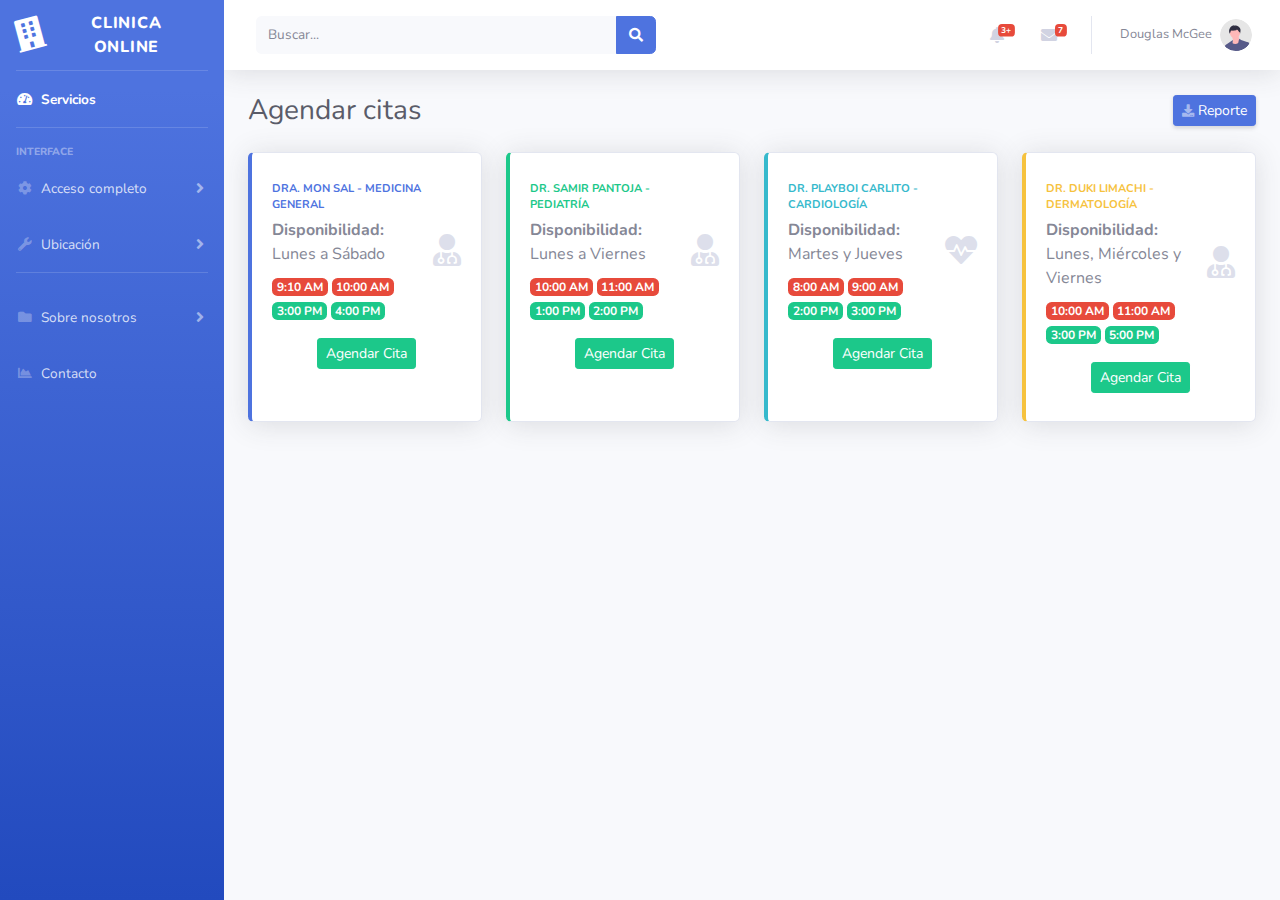
==== commit 88ee5b2e: "Primeros Cambios e Index y Login" ====
--- a/index.html
+++ b/index.html
@@ -319,7 +319,7 @@
                         Dra. Mon sal - Medicina General</div>
                     <div class="mb-2"><strong>Disponibilidad:</strong> Lunes a Sábado</div>
                     <div>
-                        <span class="badge badge-danger">9:00 AM</span>
+                        <span class="badge badge-danger">9:10 AM</span>
                         <span class="badge badge-danger">10:00 AM</span>
                         <span class="badge badge-success">3:00 PM</span>
                         <span class="badge badge-success">4:00 PM</span>
